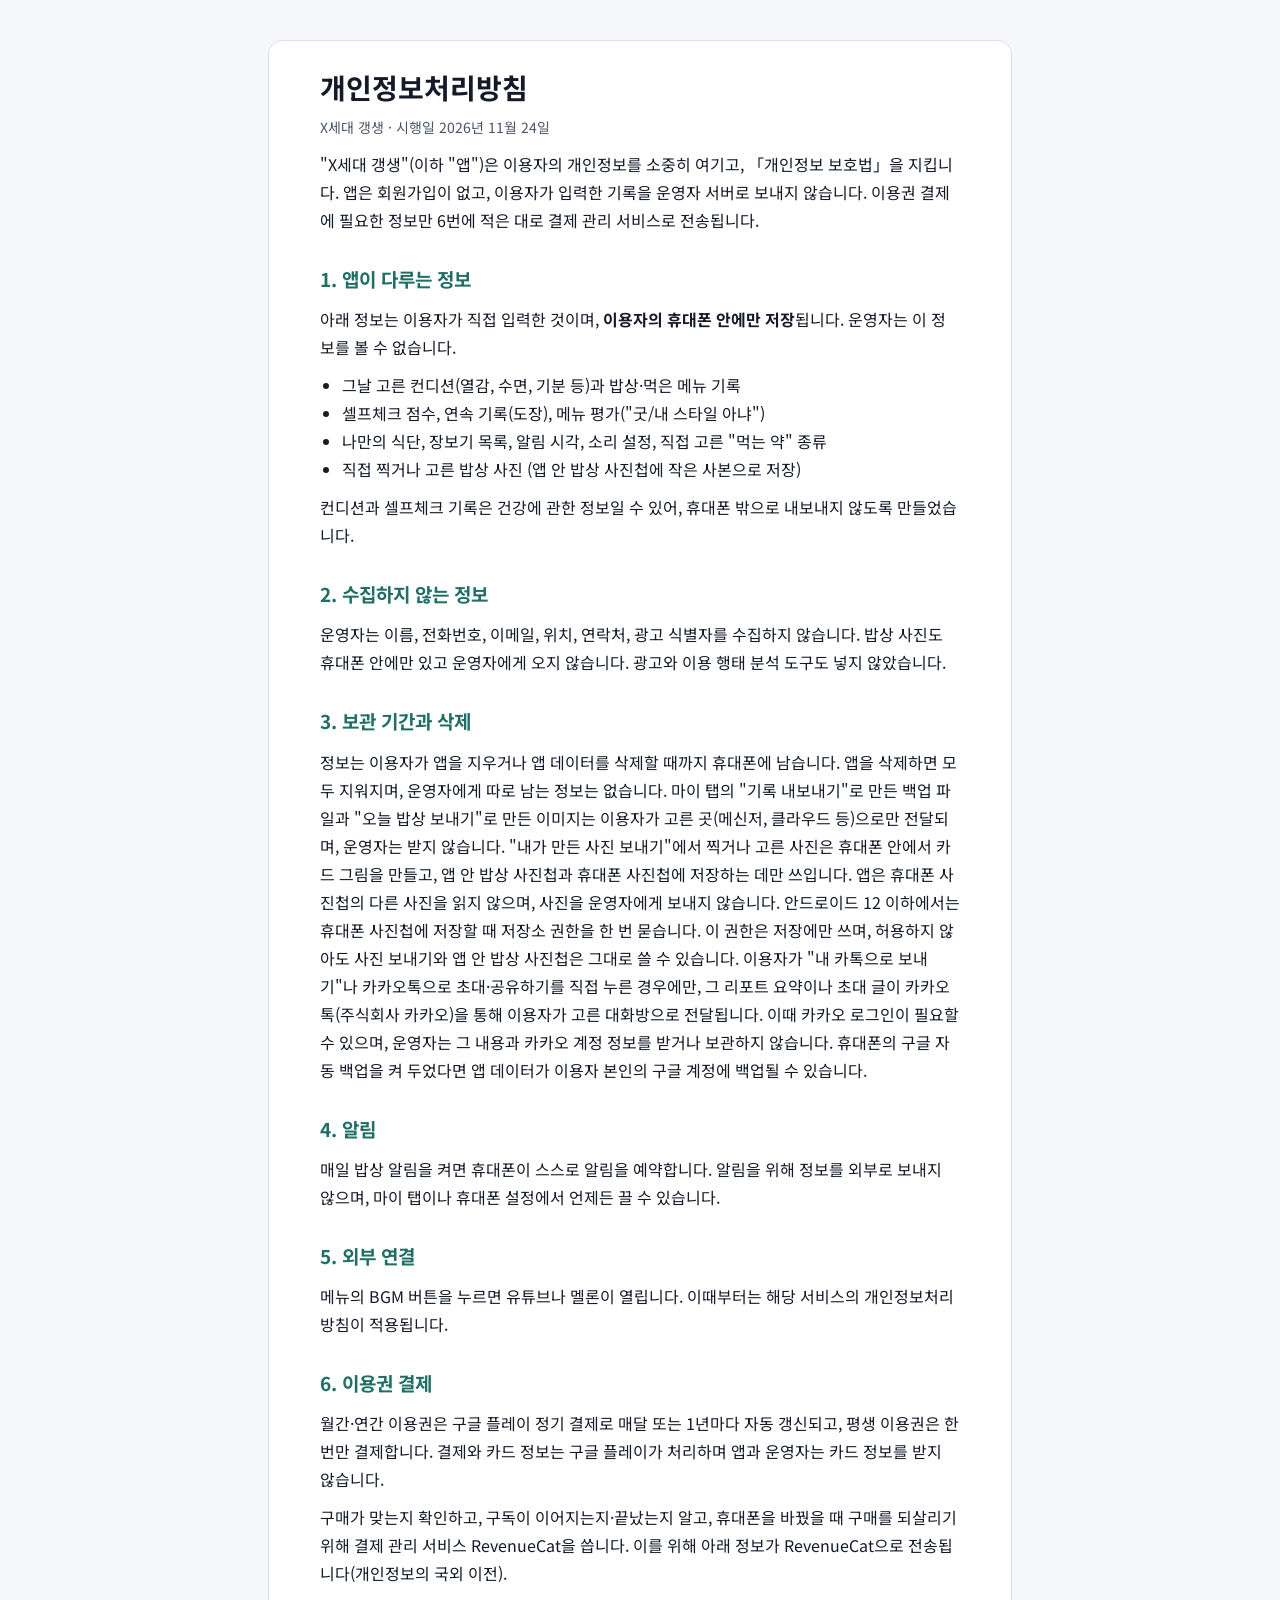
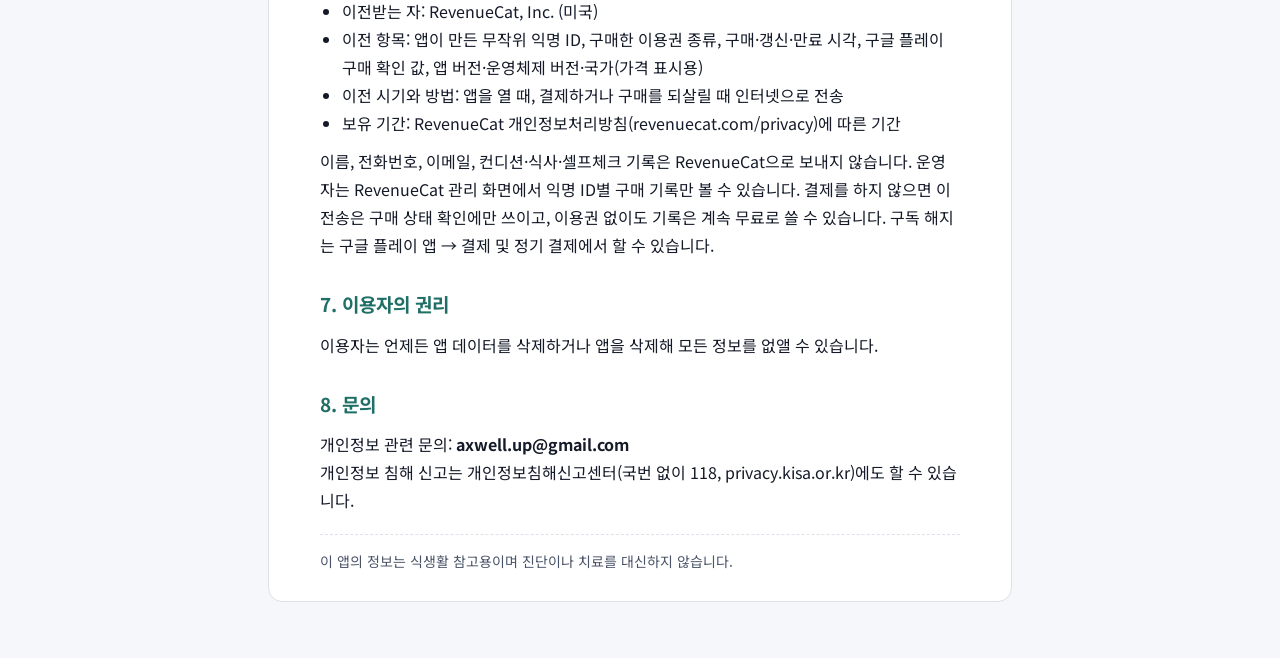
==== x-gaengsaeng/privacy/index.html @ ecb4f2bf "X세대 갱생 개인정보처리방침 페이지 (/x-gaengsaeng/privacy/) Co-Authored-By: Claude Opus 5.5 <noreply@anthropic.com>" ====
<!doctype html>
<html lang="ko"><head><meta charset="utf-8"><meta name="viewport" content="width=device-width,initial-scale=1">
<title>X세대 갱생 개인정보처리방침</title>
<meta name="claude:viewport-fit-sides" content="cover">
<link rel="stylesheet" href="https://fonts.googleapis.com/css2?family=Noto+Sans+KR:wght@400;700&display=swap">
<style>
/* 한 단짜리 문서. 앱과 같은 색(밝은 화면은 병원 리포트 카드 색, 어두운 화면은 앱 바탕) */
:root{--bg:#F6F7FA;--paper:#FFFFFF;--ink:#141A28;--muted:#4A5468;--line:#DDE1E9;--accent:#1F6F66;
  --display:"Noto Sans KR",sans-serif;--body:"Noto Sans KR","Apple SD Gothic Neo","Malgun Gothic",sans-serif}
@media (prefers-color-scheme: dark){:root:not([data-theme="light"]){--bg:#0E1320;--paper:#171E2E;--ink:#EEF1F6;--muted:#A3ACBD;--line:#2A3348;--accent:#5ED3C3;color-scheme:dark}}
:root[data-theme="dark"]{--bg:#0E1320;--paper:#171E2E;--ink:#EEF1F6;--muted:#A3ACBD;--line:#2A3348;--accent:#5ED3C3;color-scheme:dark}
body{background:var(--bg);color:var(--ink);font-family:var(--body);font-size:16px;line-height:1.75;
  padding-left:max(16px,env(safe-area-inset-left,0px));padding-right:max(16px,env(safe-area-inset-right,0px));padding-block:32px 48px}
main{max-width:640px;margin:0 auto;background:var(--paper);border:1px solid var(--line);border-radius:14px;padding:28px max(20px,4vw);display:flex;flex-direction:column;gap:10px}
h1{font-family:var(--display);font-size:28px;line-height:1.3;margin:0;text-wrap:balance}
h2{font-family:var(--display);font-size:19px;margin:18px 0 0;color:var(--accent);text-wrap:balance}
p,ul{margin:0}
ul{padding-left:22px}
.sub{color:var(--muted);font-size:14px}
.note{color:var(--muted);font-size:14px;border-top:1px dashed var(--line);padding-top:14px;margin-top:10px}
b{font-weight:700}
</style>
</head><body><main>
<h1>개인정보처리방침</h1>
<p class="sub">X세대 갱생 · 시행일 2026년 11월 24일</p>
<p>"X세대 갱생"(이하 "앱")은 이용자의 개인정보를 소중히 여기고, 「개인정보 보호법」을 지킵니다. 앱은 회원가입이 없고, 이용자가 입력한 기록을 운영자 서버로 보내지 않습니다. 이용권 결제에 필요한 정보만 6번에 적은 대로 결제 관리 서비스로 전송됩니다.</p>
<h2>1. 앱이 다루는 정보</h2>
<p>아래 정보는 이용자가 직접 입력한 것이며, <b>이용자의 휴대폰 안에만 저장</b>됩니다. 운영자는 이 정보를 볼 수 없습니다.</p>
<ul>
<li>그날 고른 컨디션(열감, 수면, 기분 등)과 밥상·먹은 메뉴 기록</li>
<li>셀프체크 점수, 연속 기록(도장), 메뉴 평가("굿/내 스타일 아냐")</li>
<li>나만의 식단, 장보기 목록, 알림 시각, 소리 설정, 직접 고른 "먹는 약" 종류</li>
<li>직접 찍거나 고른 밥상 사진 (앱 안 밥상 사진첩에 작은 사본으로 저장)</li>
</ul>
<p>컨디션과 셀프체크 기록은 건강에 관한 정보일 수 있어, 휴대폰 밖으로 내보내지 않도록 만들었습니다.</p>
<h2>2. 수집하지 않는 정보</h2>
<p>운영자는 이름, 전화번호, 이메일, 위치, 연락처, 광고 식별자를 수집하지 않습니다. 밥상 사진도 휴대폰 안에만 있고 운영자에게 오지 않습니다. 광고와 이용 행태 분석 도구도 넣지 않았습니다.</p>
<h2>3. 보관 기간과 삭제</h2>
<p>정보는 이용자가 앱을 지우거나 앱 데이터를 삭제할 때까지 휴대폰에 남습니다. 앱을 삭제하면 모두 지워지며, 운영자에게 따로 남는 정보는 없습니다. 마이 탭의 "기록 내보내기"로 만든 백업 파일과 "오늘 밥상 보내기"로 만든 이미지는 이용자가 고른 곳(메신저, 클라우드 등)으로만 전달되며, 운영자는 받지 않습니다. "내가 만든 사진 보내기"에서 찍거나 고른 사진은 휴대폰 안에서 카드 그림을 만들고, 앱 안 밥상 사진첩과 휴대폰 사진첩에 저장하는 데만 쓰입니다. 앱은 휴대폰 사진첩의 다른 사진을 읽지 않으며, 사진을 운영자에게 보내지 않습니다. 안드로이드 12 이하에서는 휴대폰 사진첩에 저장할 때 저장소 권한을 한 번 묻습니다. 이 권한은 저장에만 쓰며, 허용하지 않아도 사진 보내기와 앱 안 밥상 사진첩은 그대로 쓸 수 있습니다. 이용자가 "내 카톡으로 보내기"나 카카오톡으로 초대·공유하기를 직접 누른 경우에만, 그 리포트 요약이나 초대 글이 카카오톡(주식회사 카카오)을 통해 이용자가 고른 대화방으로 전달됩니다. 이때 카카오 로그인이 필요할 수 있으며, 운영자는 그 내용과 카카오 계정 정보를 받거나 보관하지 않습니다. 휴대폰의 구글 자동 백업을 켜 두었다면 앱 데이터가 이용자 본인의 구글 계정에 백업될 수 있습니다.</p>
<h2>4. 알림</h2>
<p>매일 밥상 알림을 켜면 휴대폰이 스스로 알림을 예약합니다. 알림을 위해 정보를 외부로 보내지 않으며, 마이 탭이나 휴대폰 설정에서 언제든 끌 수 있습니다.</p>
<h2>5. 외부 연결</h2>
<p>메뉴의 BGM 버튼을 누르면 유튜브나 멜론이 열립니다. 이때부터는 해당 서비스의 개인정보처리방침이 적용됩니다.</p>
<h2>6. 이용권 결제</h2>
<p>월간·연간 이용권은 구글 플레이 정기 결제로 매달 또는 1년마다 자동 갱신되고, 평생 이용권은 한 번만 결제합니다. 결제와 카드 정보는 구글 플레이가 처리하며 앱과 운영자는 카드 정보를 받지 않습니다.</p>
<p>구매가 맞는지 확인하고, 구독이 이어지는지·끝났는지 알고, 휴대폰을 바꿨을 때 구매를 되살리기 위해 결제 관리 서비스 RevenueCat을 씁니다. 이를 위해 아래 정보가 RevenueCat으로 전송됩니다(개인정보의 국외 이전).</p>
<ul>
<li>이전받는 자: RevenueCat, Inc. (미국)</li>
<li>이전 항목: 앱이 만든 무작위 익명 ID, 구매한 이용권 종류, 구매·갱신·만료 시각, 구글 플레이 구매 확인 값, 앱 버전·운영체제 버전·국가(가격 표시용)</li>
<li>이전 시기와 방법: 앱을 열 때, 결제하거나 구매를 되살릴 때 인터넷으로 전송</li>
<li>보유 기간: RevenueCat 개인정보처리방침(revenuecat.com/privacy)에 따른 기간</li>
</ul>
<p>이름, 전화번호, 이메일, 컨디션·식사·셀프체크 기록은 RevenueCat으로 보내지 않습니다. 운영자는 RevenueCat 관리 화면에서 익명 ID별 구매 기록만 볼 수 있습니다. 결제를 하지 않으면 이 전송은 구매 상태 확인에만 쓰이고, 이용권 없이도 기록은 계속 무료로 쓸 수 있습니다. 구독 해지는 구글 플레이 앱 → 결제 및 정기 결제에서 할 수 있습니다.</p>
<h2>7. 이용자의 권리</h2>
<p>이용자는 언제든 앱 데이터를 삭제하거나 앱을 삭제해 모든 정보를 없앨 수 있습니다.</p>
<h2>8. 문의</h2>
<p>개인정보 관련 문의: <b>axwell.up@gmail.com</b><br>개인정보 침해 신고는 개인정보침해신고센터(국번 없이 118, privacy.kisa.or.kr)에도 할 수 있습니다.</p>
<p class="note">이 앱의 정보는 식생활 참고용이며 진단이나 치료를 대신하지 않습니다.</p>
</main>
</body></html>
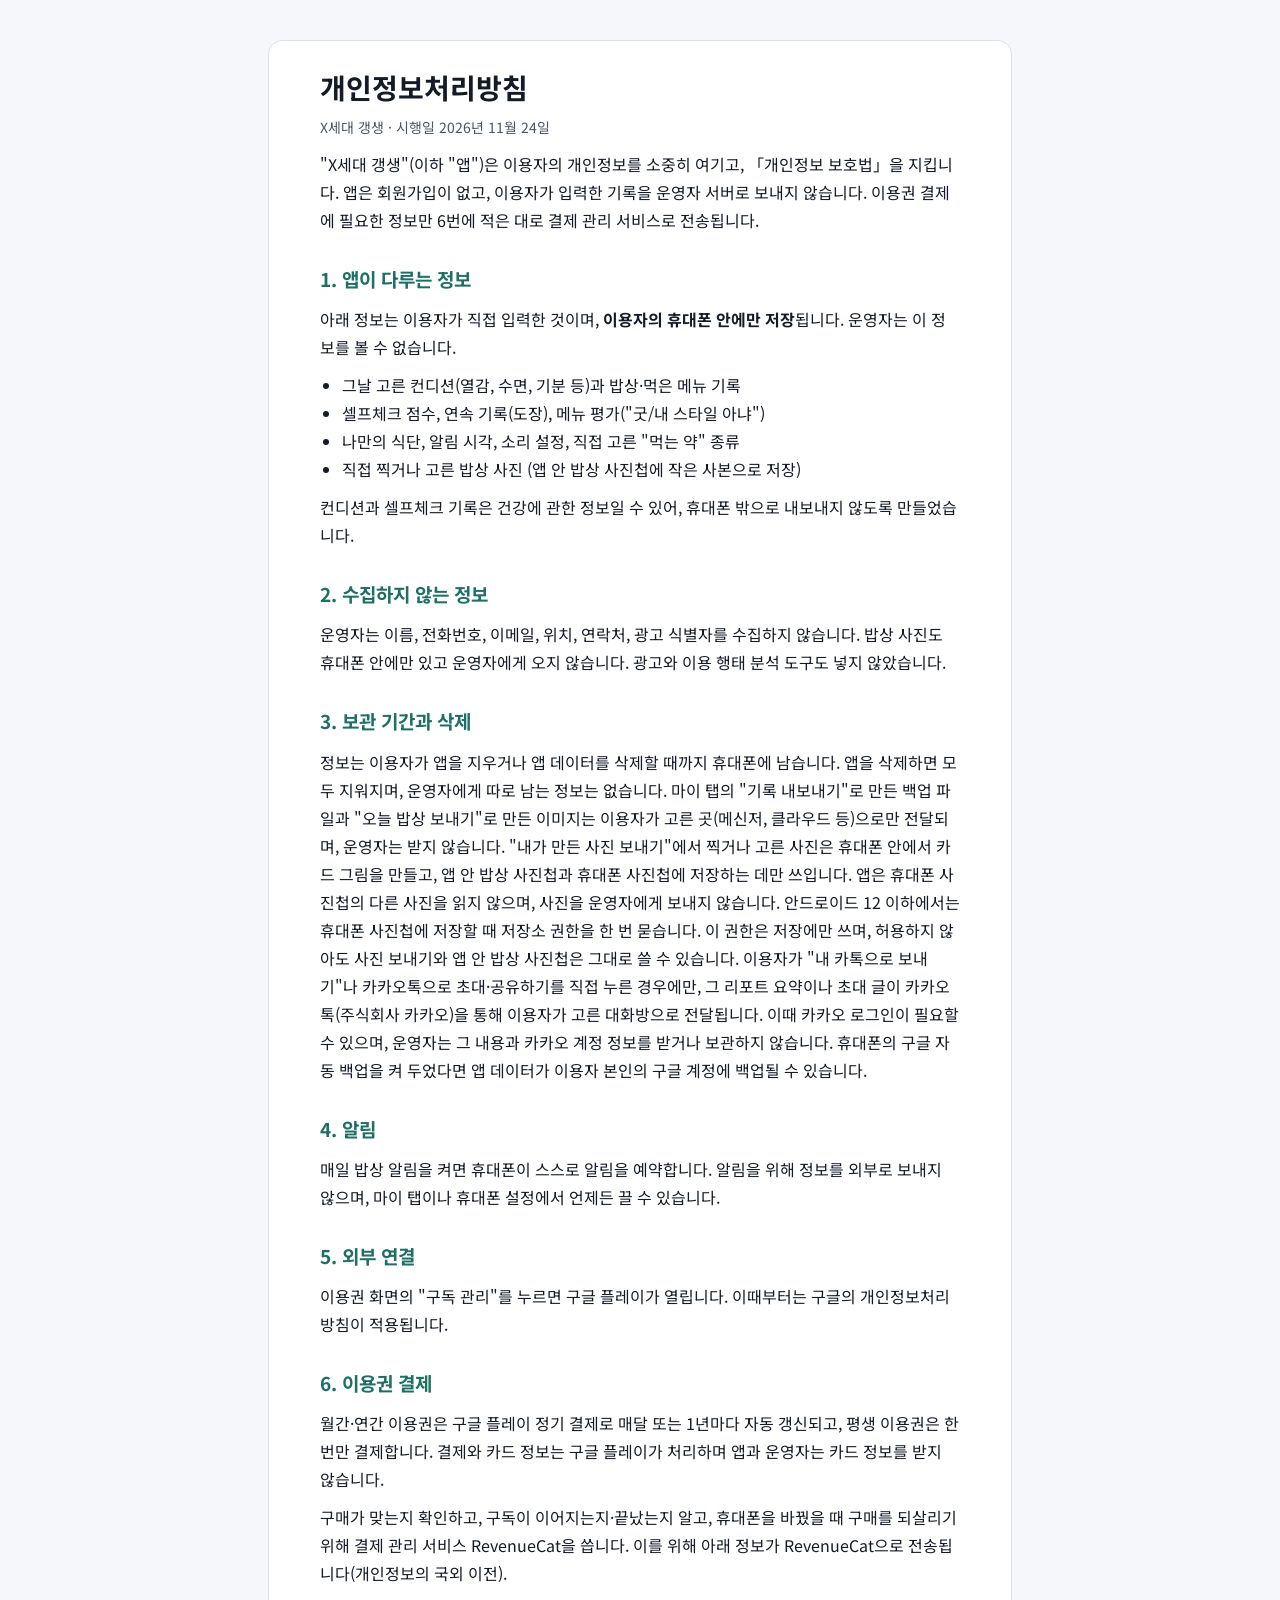
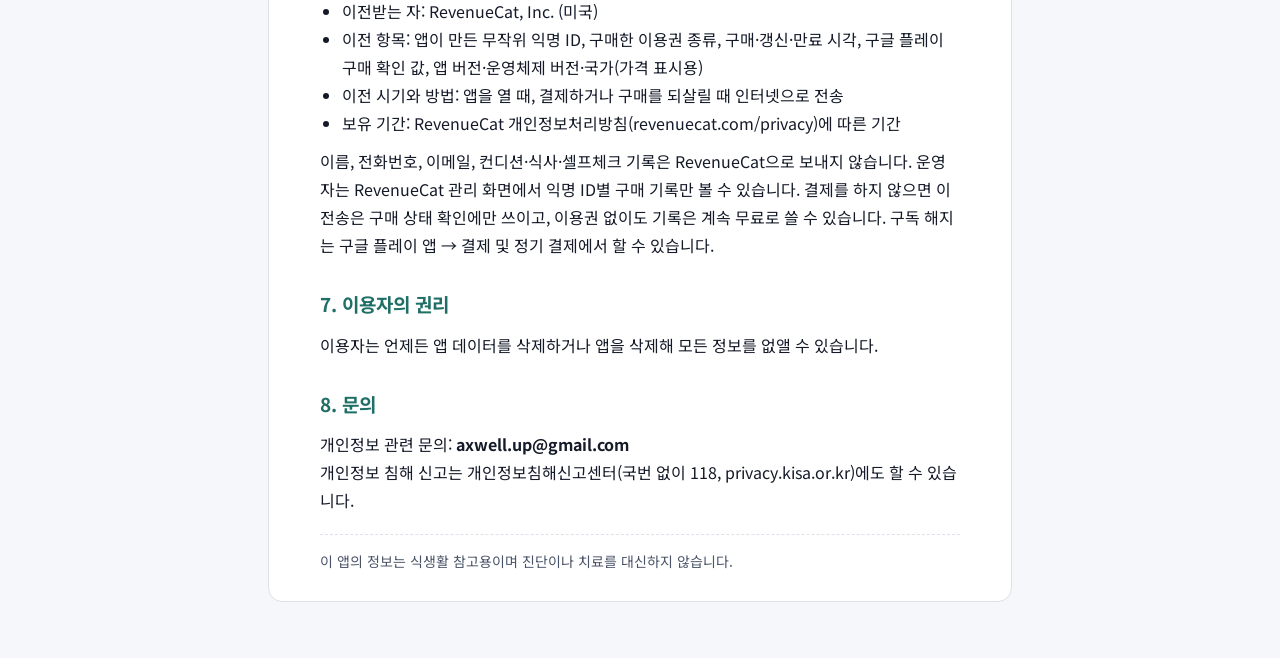
==== commit d0b736f1: "X세대 갱생 개인정보처리방침: 5번 외부 연결을 구독 관리(구글 플레이)로 (노래 추천 삭제 반영) Co-Authored-By: Claude Opus 5.5 <noreply@ant" ====
--- a/x-gaengsaeng/privacy/index.html
+++ b/x-gaengsaeng/privacy/index.html
@@ -29,7 +29,7 @@
 <ul>
 <li>그날 고른 컨디션(열감, 수면, 기분 등)과 밥상·먹은 메뉴 기록</li>
 <li>셀프체크 점수, 연속 기록(도장), 메뉴 평가("굿/내 스타일 아냐")</li>
-<li>나만의 식단, 장보기 목록, 알림 시각, 소리 설정, 직접 고른 "먹는 약" 종류</li>
+<li>나만의 식단, 알림 시각, 소리 설정, 직접 고른 "먹는 약" 종류</li>
 <li>직접 찍거나 고른 밥상 사진 (앱 안 밥상 사진첩에 작은 사본으로 저장)</li>
 </ul>
 <p>컨디션과 셀프체크 기록은 건강에 관한 정보일 수 있어, 휴대폰 밖으로 내보내지 않도록 만들었습니다.</p>
@@ -40,7 +40,7 @@
 <h2>4. 알림</h2>
 <p>매일 밥상 알림을 켜면 휴대폰이 스스로 알림을 예약합니다. 알림을 위해 정보를 외부로 보내지 않으며, 마이 탭이나 휴대폰 설정에서 언제든 끌 수 있습니다.</p>
 <h2>5. 외부 연결</h2>
-<p>메뉴의 BGM 버튼을 누르면 유튜브나 멜론이 열립니다. 이때부터는 해당 서비스의 개인정보처리방침이 적용됩니다.</p>
+<p>이용권 화면의 "구독 관리"를 누르면 구글 플레이가 열립니다. 이때부터는 구글의 개인정보처리방침이 적용됩니다.</p>
 <h2>6. 이용권 결제</h2>
 <p>월간·연간 이용권은 구글 플레이 정기 결제로 매달 또는 1년마다 자동 갱신되고, 평생 이용권은 한 번만 결제합니다. 결제와 카드 정보는 구글 플레이가 처리하며 앱과 운영자는 카드 정보를 받지 않습니다.</p>
 <p>구매가 맞는지 확인하고, 구독이 이어지는지·끝났는지 알고, 휴대폰을 바꿨을 때 구매를 되살리기 위해 결제 관리 서비스 RevenueCat을 씁니다. 이를 위해 아래 정보가 RevenueCat으로 전송됩니다(개인정보의 국외 이전).</p>
